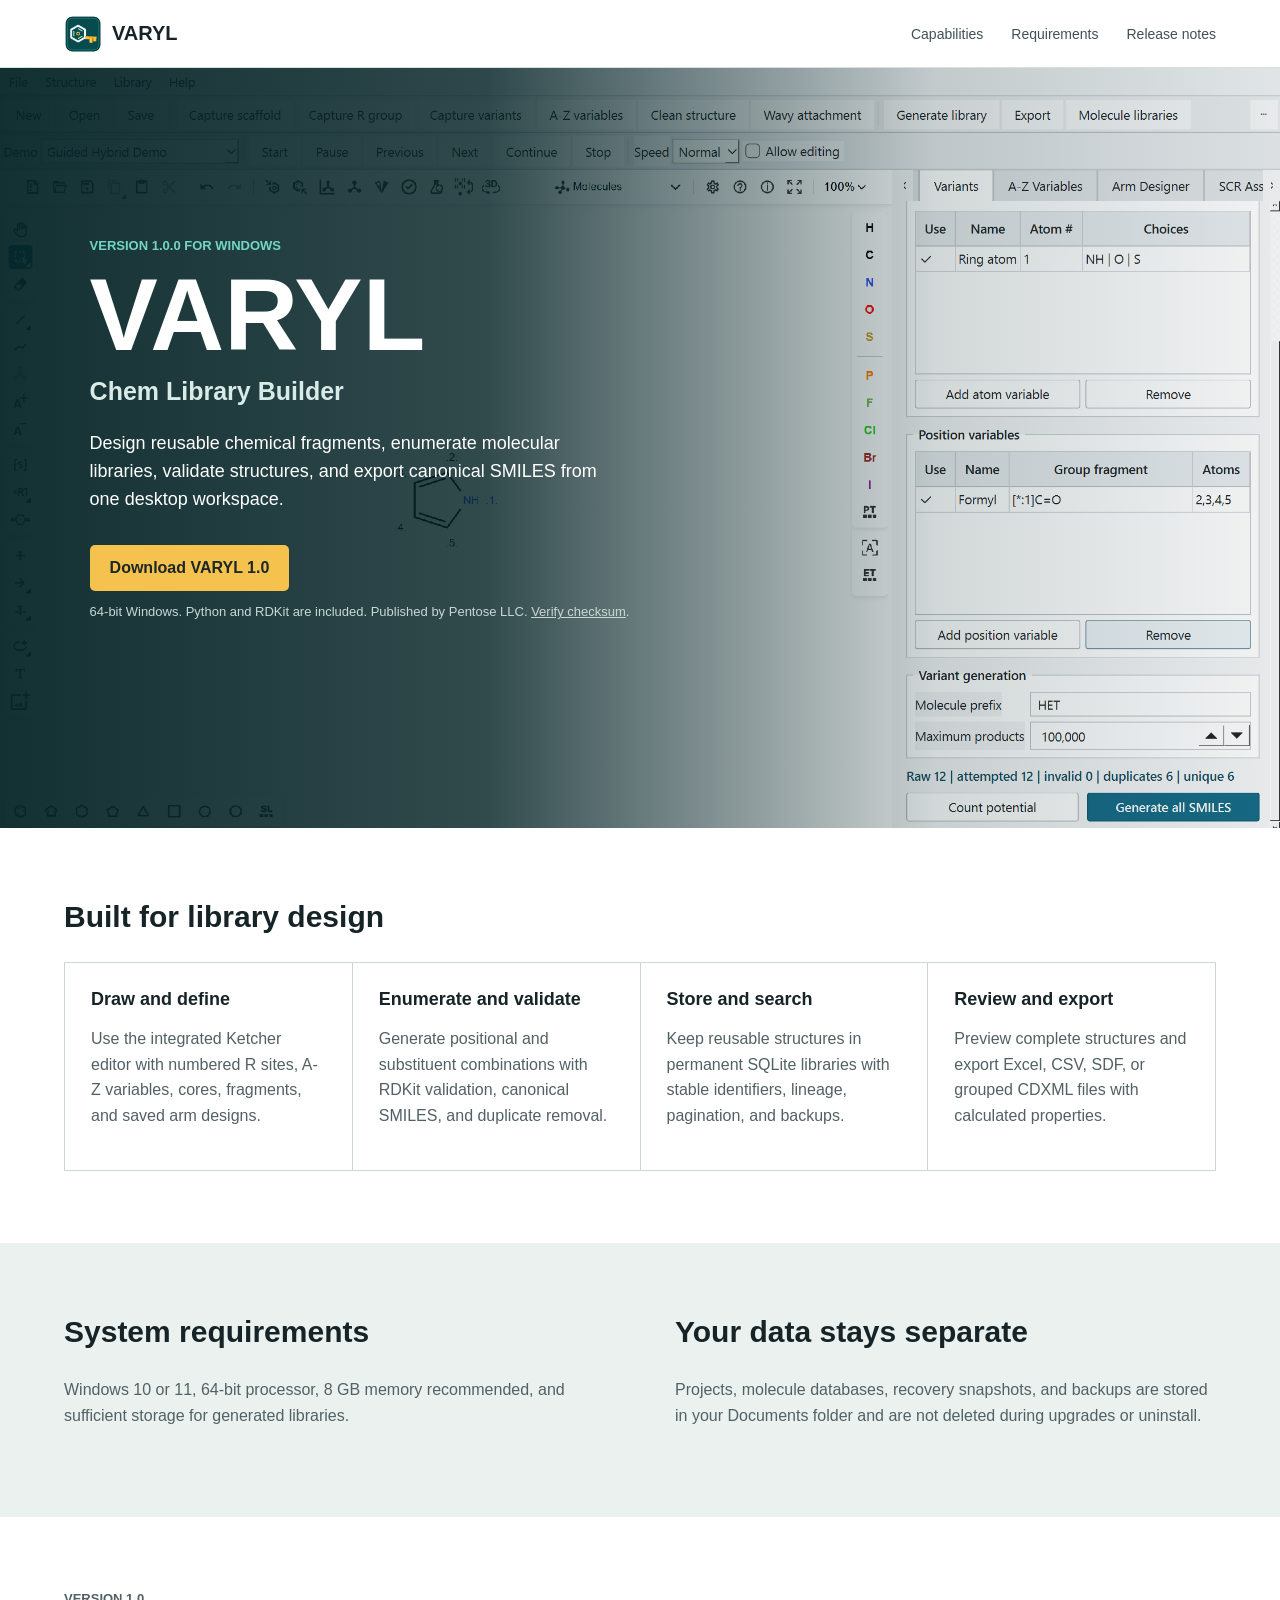
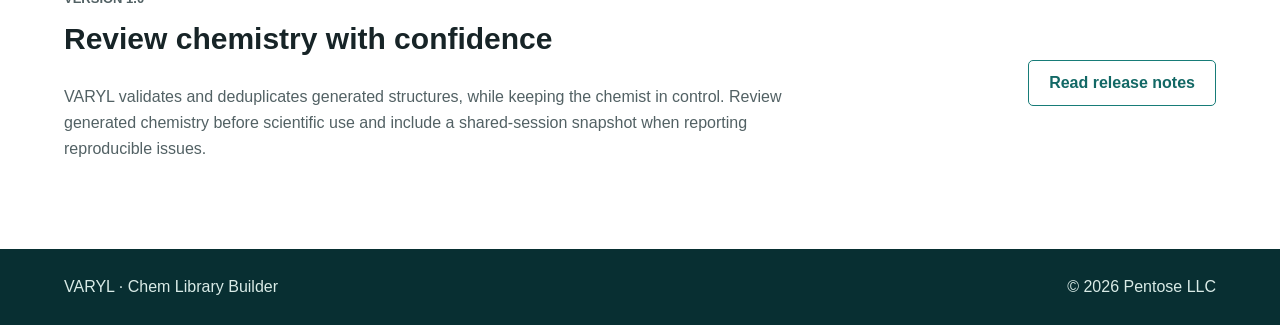
==== index.html @ 1475db53 "Publish VARYL 1.0 website" ====
<!doctype html>
<html lang="en">
<head>
  <meta charset="utf-8">
  <meta name="viewport" content="width=device-width, initial-scale=1">
  <title>VARYL - Chem Library Builder</title>
  <meta name="description" content="VARYL is a Windows desktop chem library builder for structure design, molecular enumeration, validation, and export.">
  <link rel="icon" href="assets/varyl.ico">
  <link rel="stylesheet" href="styles.css">
</head>
<body>
  <header class="topbar">
    <a class="brand" href="#top" aria-label="VARYL home">
      <img src="assets/varyl.png" alt="">
      <span>VARYL</span>
    </a>
    <nav aria-label="Primary navigation">
      <a href="#capabilities">Capabilities</a>
      <a href="#requirements">Requirements</a>
      <a href="#release">Release notes</a>
    </nav>
  </header>

  <main id="top">
    <section class="hero">
      <img class="hero-image" src="assets/varyl-app.png" alt="VARYL showing a molecular structure and generated library">
      <div class="hero-shade"></div>
      <div class="hero-content">
        <p class="version">Version 1.0.0 for Windows</p>
        <h1>VARYL</h1>
        <p class="tagline">Chem Library Builder</p>
        <p class="summary">Design reusable chemical fragments, enumerate molecular libraries, validate structures, and export canonical SMILES from one desktop workspace.</p>
        <a class="download" href="https://github.com/navinbio/varyl/releases/download/v1.0.0/VARYL-Setup-1.0.0.exe">Download VARYL 1.0</a>
        <p class="installer-note">64-bit Windows. Python and RDKit are included. Published by Pentose LLC. <a href="SHA256SUMS.txt">Verify checksum</a>.</p>
      </div>
    </section>

    <section class="content-band" id="capabilities">
      <div class="section-inner">
        <h2>Built for library design</h2>
        <div class="feature-grid">
          <article><h3>Draw and define</h3><p>Use the integrated Ketcher editor with numbered R sites, A-Z variables, cores, fragments, and saved arm designs.</p></article>
          <article><h3>Enumerate and validate</h3><p>Generate positional and substituent combinations with RDKit validation, canonical SMILES, and duplicate removal.</p></article>
          <article><h3>Store and search</h3><p>Keep reusable structures in permanent SQLite libraries with stable identifiers, lineage, pagination, and backups.</p></article>
          <article><h3>Review and export</h3><p>Preview complete structures and export Excel, CSV, SDF, or grouped CDXML files with calculated properties.</p></article>
        </div>
      </div>
    </section>

    <section class="content-band alternate" id="requirements">
      <div class="section-inner two-column">
        <div><h2>System requirements</h2><p>Windows 10 or 11, 64-bit processor, 8 GB memory recommended, and sufficient storage for generated libraries.</p></div>
        <div><h2>Your data stays separate</h2><p>Projects, molecule databases, recovery snapshots, and backups are stored in your Documents folder and are not deleted during upgrades or uninstall.</p></div>
      </div>
    </section>

    <section class="content-band" id="release">
      <div class="section-inner beta-row">
        <div><p class="version">Version 1.0</p><h2>Review chemistry with confidence</h2><p>VARYL validates and deduplicates generated structures, while keeping the chemist in control. Review generated chemistry before scientific use and include a shared-session snapshot when reporting reproducible issues.</p></div>
        <a class="secondary" href="release-notes.html">Read release notes</a>
      </div>
    </section>
  </main>

  <footer><span>VARYL &middot; Chem Library Builder</span><span>&copy; 2026 Pentose LLC</span></footer>
</body>
</html>
---- styles.css ----
:root {
  color-scheme: light;
  font-family: "Segoe UI", Arial, sans-serif;
  color: #172427;
  background: #f5f7f6;
}
* { box-sizing: border-box; }
html { scroll-behavior: smooth; }
body { margin: 0; overflow-x: hidden; }
a { color: inherit; }
.topbar { height: 68px; display: flex; align-items: center; justify-content: space-between; padding: 0 5vw; background: #fff; border-bottom: 1px solid #d8dfdd; }
.brand { display: flex; align-items: center; gap: 10px; text-decoration: none; font-weight: 750; font-size: 20px; }
.brand img { width: 38px; height: 38px; }
nav { display: flex; gap: 28px; }
nav a { text-decoration: none; font-size: 14px; color: #425154; }
.hero { position: relative; min-height: min(760px, calc(100vh - 68px)); overflow: hidden; display: flex; align-items: center; }
.hero-image { position: absolute; inset: 0; width: 100%; height: 100%; object-fit: cover; object-position: center top; }
.hero-shade { position: absolute; inset: 0; background: linear-gradient(90deg, rgba(4,35,38,.94) 0%, rgba(4,35,38,.82) 38%, rgba(4,35,38,.18) 73%, rgba(4,35,38,.05) 100%); }
.hero-content { position: relative; width: min(580px, 88vw); margin-left: 7vw; color: #fff; padding: 48px 0 74px; }
.version { margin: 0 0 13px; color: #71d7c4; font-weight: 700; font-size: 13px; text-transform: uppercase; }
h1 { margin: 0; font-size: clamp(58px, 8vw, 104px); line-height: .95; letter-spacing: 0; }
.tagline { margin: 14px 0 24px; font-size: 25px; font-weight: 600; color: #d9ebe7; }
.summary { font-size: 18px; line-height: 1.55; max-width: 540px; }
.download, .secondary { display: inline-flex; align-items: center; justify-content: center; min-height: 46px; padding: 0 20px; border-radius: 5px; font-weight: 700; text-decoration: none; }
.download { margin-top: 14px; background: #f5c24e; color: #1d2727; }
.download:hover { background: #ffd36b; }
.installer-note { font-size: 13px; color: #c7d8d4; }
.content-band { padding: 72px 5vw; background: #fff; }
.content-band.alternate { background: #eaf1ef; }
.section-inner { width: min(1180px, 100%); margin: 0 auto; }
h2 { margin: 0 0 28px; font-size: 30px; letter-spacing: 0; }
.feature-grid { display: grid; grid-template-columns: repeat(4, 1fr); gap: 1px; background: #ccd7d4; border: 1px solid #ccd7d4; }
article { background: #fff; padding: 26px; min-height: 190px; }
h3 { margin: 0 0 12px; font-size: 18px; }
article p, .two-column p, .beta-row p { color: #526164; line-height: 1.6; }
.two-column { display: grid; grid-template-columns: 1fr 1fr; gap: 70px; }
.beta-row { display: flex; align-items: center; justify-content: space-between; gap: 48px; }
.beta-row > div { max-width: 760px; }
.secondary { border: 1px solid #177c78; color: #126865; white-space: nowrap; }
footer { min-height: 76px; padding: 0 5vw; display: flex; align-items: center; justify-content: space-between; background: #082f32; color: #d9ebe7; }
@media (max-width: 850px) {
  nav { display: none; }
  .hero { min-height: 690px; align-items: end; }
  .hero-image { object-position: 62% top; }
  .hero-shade { background: rgba(4,35,38,.8); }
  .hero-content { flex: 0 1 calc(100% - 60px); width: calc(100% - 60px); min-width: 0; max-width: calc(100% - 60px); margin: 0 30px; padding-bottom: 58px; }
  .hero-content p { max-width: 100%; overflow-wrap: anywhere; }
  .hero-content .summary { display: block; width: calc(100vw - 60px); max-width: calc(100vw - 60px); white-space: normal; }
  .feature-grid, .two-column { grid-template-columns: 1fr; }
  .beta-row { align-items: flex-start; flex-direction: column; }
}
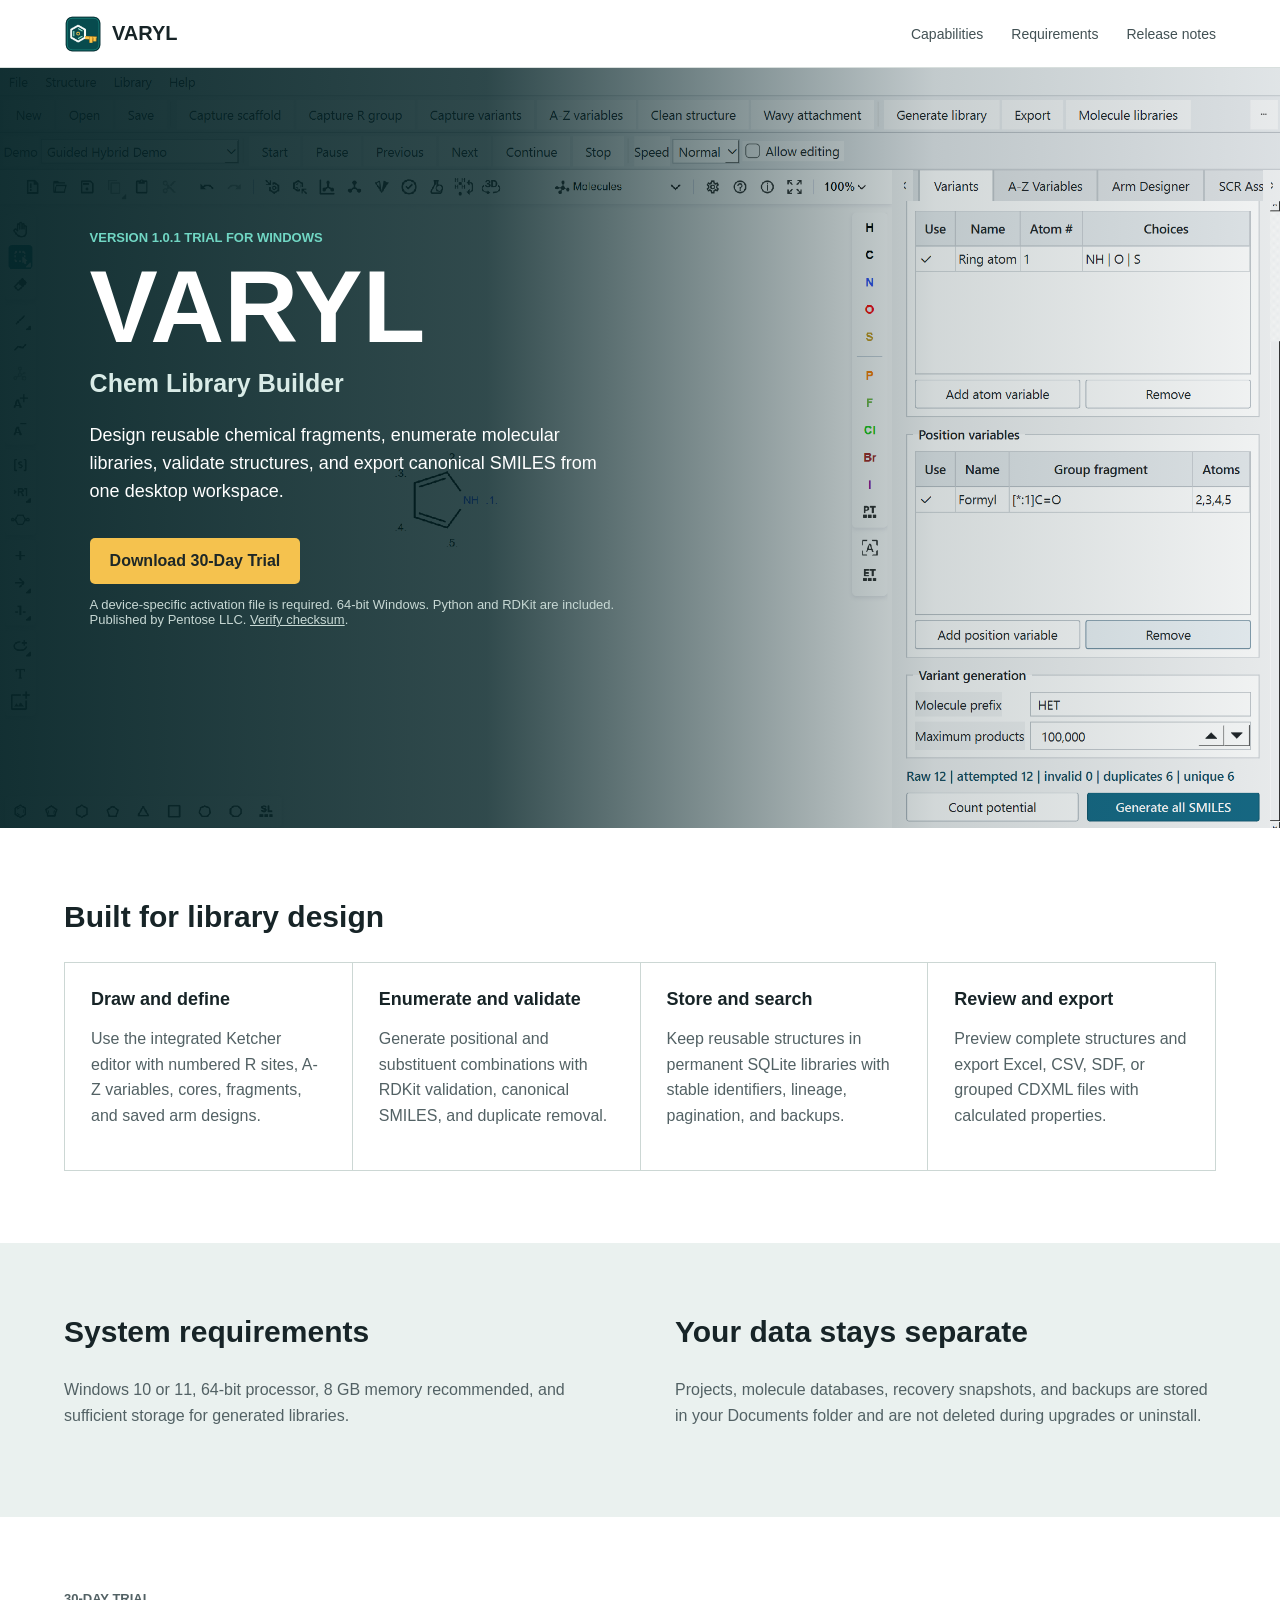
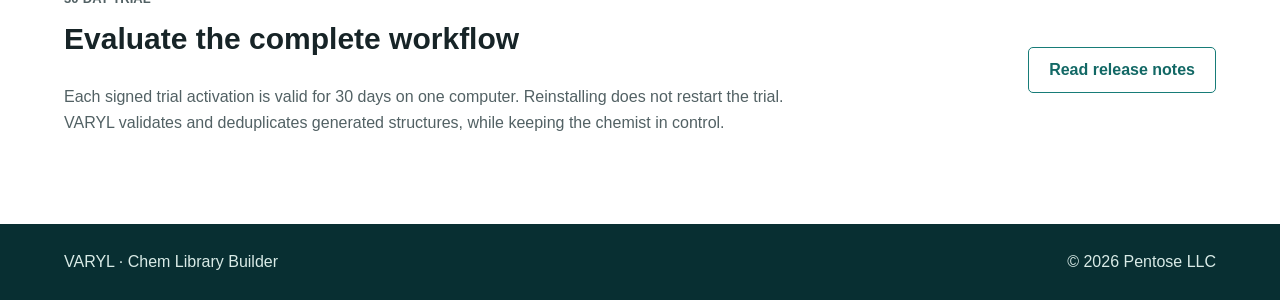
==== commit ffd3048f: "Publish VARYL 1.0.1 device-activated trial" ====
--- a/index.html
+++ b/index.html
@@ -26,12 +26,12 @@
       <img class="hero-image" src="assets/varyl-app.png" alt="VARYL showing a molecular structure and generated library">
       <div class="hero-shade"></div>
       <div class="hero-content">
-        <p class="version">Version 1.0.0 for Windows</p>
+        <p class="version">Version 1.0.1 trial for Windows</p>
         <h1>VARYL</h1>
         <p class="tagline">Chem Library Builder</p>
         <p class="summary">Design reusable chemical fragments, enumerate molecular libraries, validate structures, and export canonical SMILES from one desktop workspace.</p>
-        <a class="download" href="https://github.com/navinbio/varyl/releases/download/v1.0.0/VARYL-Setup-1.0.0.exe">Download VARYL 1.0</a>
-        <p class="installer-note">64-bit Windows. Python and RDKit are included. Published by Pentose LLC. <a href="SHA256SUMS.txt">Verify checksum</a>.</p>
+        <a class="download" href="https://github.com/navinbio/varyl/releases/download/v1.0.1/VARYL-Setup-1.0.1-Trial.exe">Download 30-Day Trial</a>
+        <p class="installer-note">A device-specific activation file is required. 64-bit Windows. Python and RDKit are included. Published by Pentose LLC. <a href="SHA256SUMS.txt">Verify checksum</a>.</p>
       </div>
     </section>
 
@@ -56,7 +56,7 @@
 
     <section class="content-band" id="release">
       <div class="section-inner beta-row">
-        <div><p class="version">Version 1.0</p><h2>Review chemistry with confidence</h2><p>VARYL validates and deduplicates generated structures, while keeping the chemist in control. Review generated chemistry before scientific use and include a shared-session snapshot when reporting reproducible issues.</p></div>
+        <div><p class="version">30-day trial</p><h2>Evaluate the complete workflow</h2><p>Each signed trial activation is valid for 30 days on one computer. Reinstalling does not restart the trial. VARYL validates and deduplicates generated structures, while keeping the chemist in control.</p></div>
         <a class="secondary" href="release-notes.html">Read release notes</a>
       </div>
     </section>
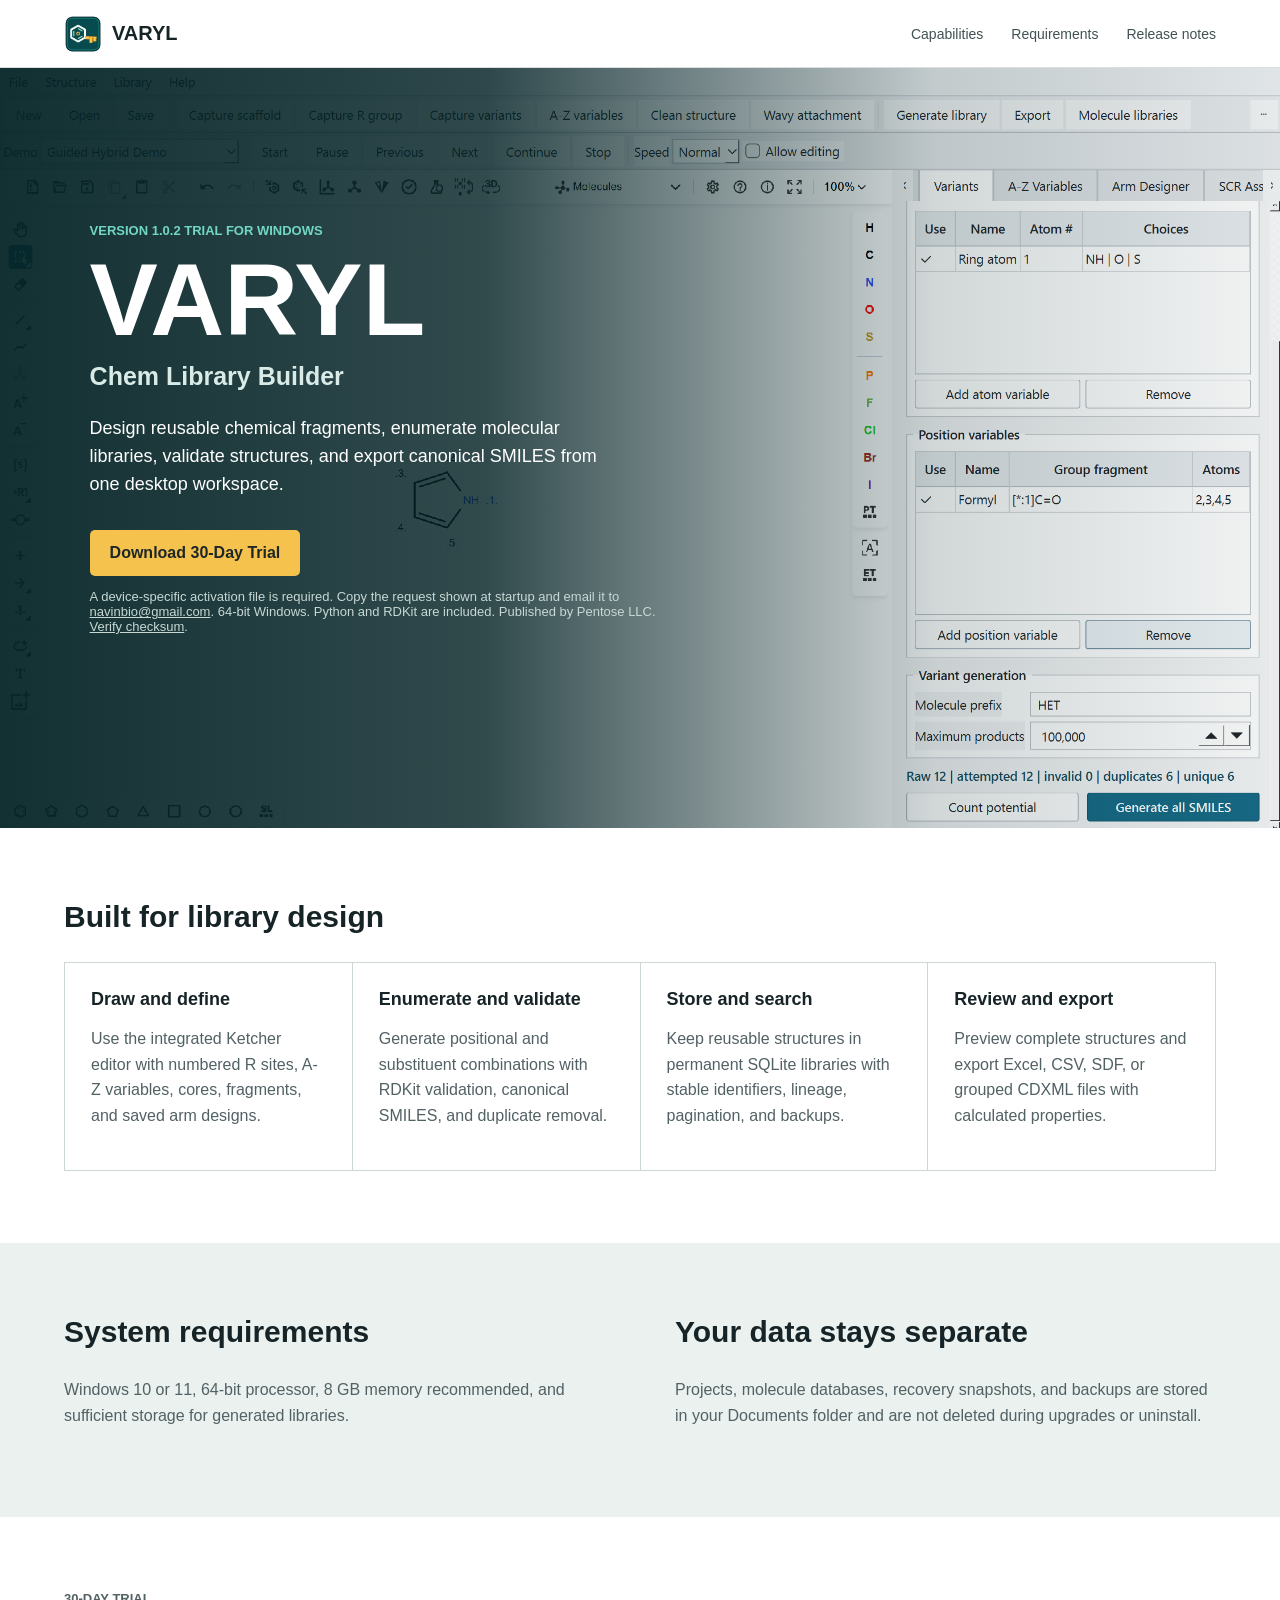
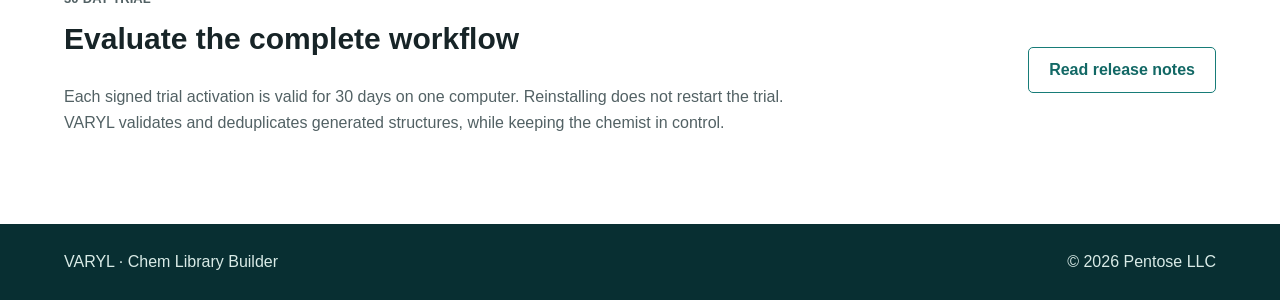
==== commit 7ed98cab: "Publish VARYL 1.0.2 activation guidance" ====
--- a/index.html
+++ b/index.html
@@ -26,12 +26,12 @@
       <img class="hero-image" src="assets/varyl-app.png" alt="VARYL showing a molecular structure and generated library">
       <div class="hero-shade"></div>
       <div class="hero-content">
-        <p class="version">Version 1.0.1 trial for Windows</p>
+        <p class="version">Version 1.0.2 trial for Windows</p>
         <h1>VARYL</h1>
         <p class="tagline">Chem Library Builder</p>
         <p class="summary">Design reusable chemical fragments, enumerate molecular libraries, validate structures, and export canonical SMILES from one desktop workspace.</p>
-        <a class="download" href="https://github.com/navinbio/varyl/releases/download/v1.0.1/VARYL-Setup-1.0.1-Trial.exe">Download 30-Day Trial</a>
-        <p class="installer-note">A device-specific activation file is required. 64-bit Windows. Python and RDKit are included. Published by Pentose LLC. <a href="SHA256SUMS.txt">Verify checksum</a>.</p>
+        <a class="download" href="https://github.com/navinbio/varyl/releases/download/v1.0.2/VARYL-Setup-1.0.2-Trial.exe">Download 30-Day Trial</a>
+        <p class="installer-note">A device-specific activation file is required. Copy the request shown at startup and email it to <a href="mailto:navinbio@gmail.com">navinbio@gmail.com</a>. 64-bit Windows. Python and RDKit are included. Published by Pentose LLC. <a href="SHA256SUMS.txt">Verify checksum</a>.</p>
       </div>
     </section>
 
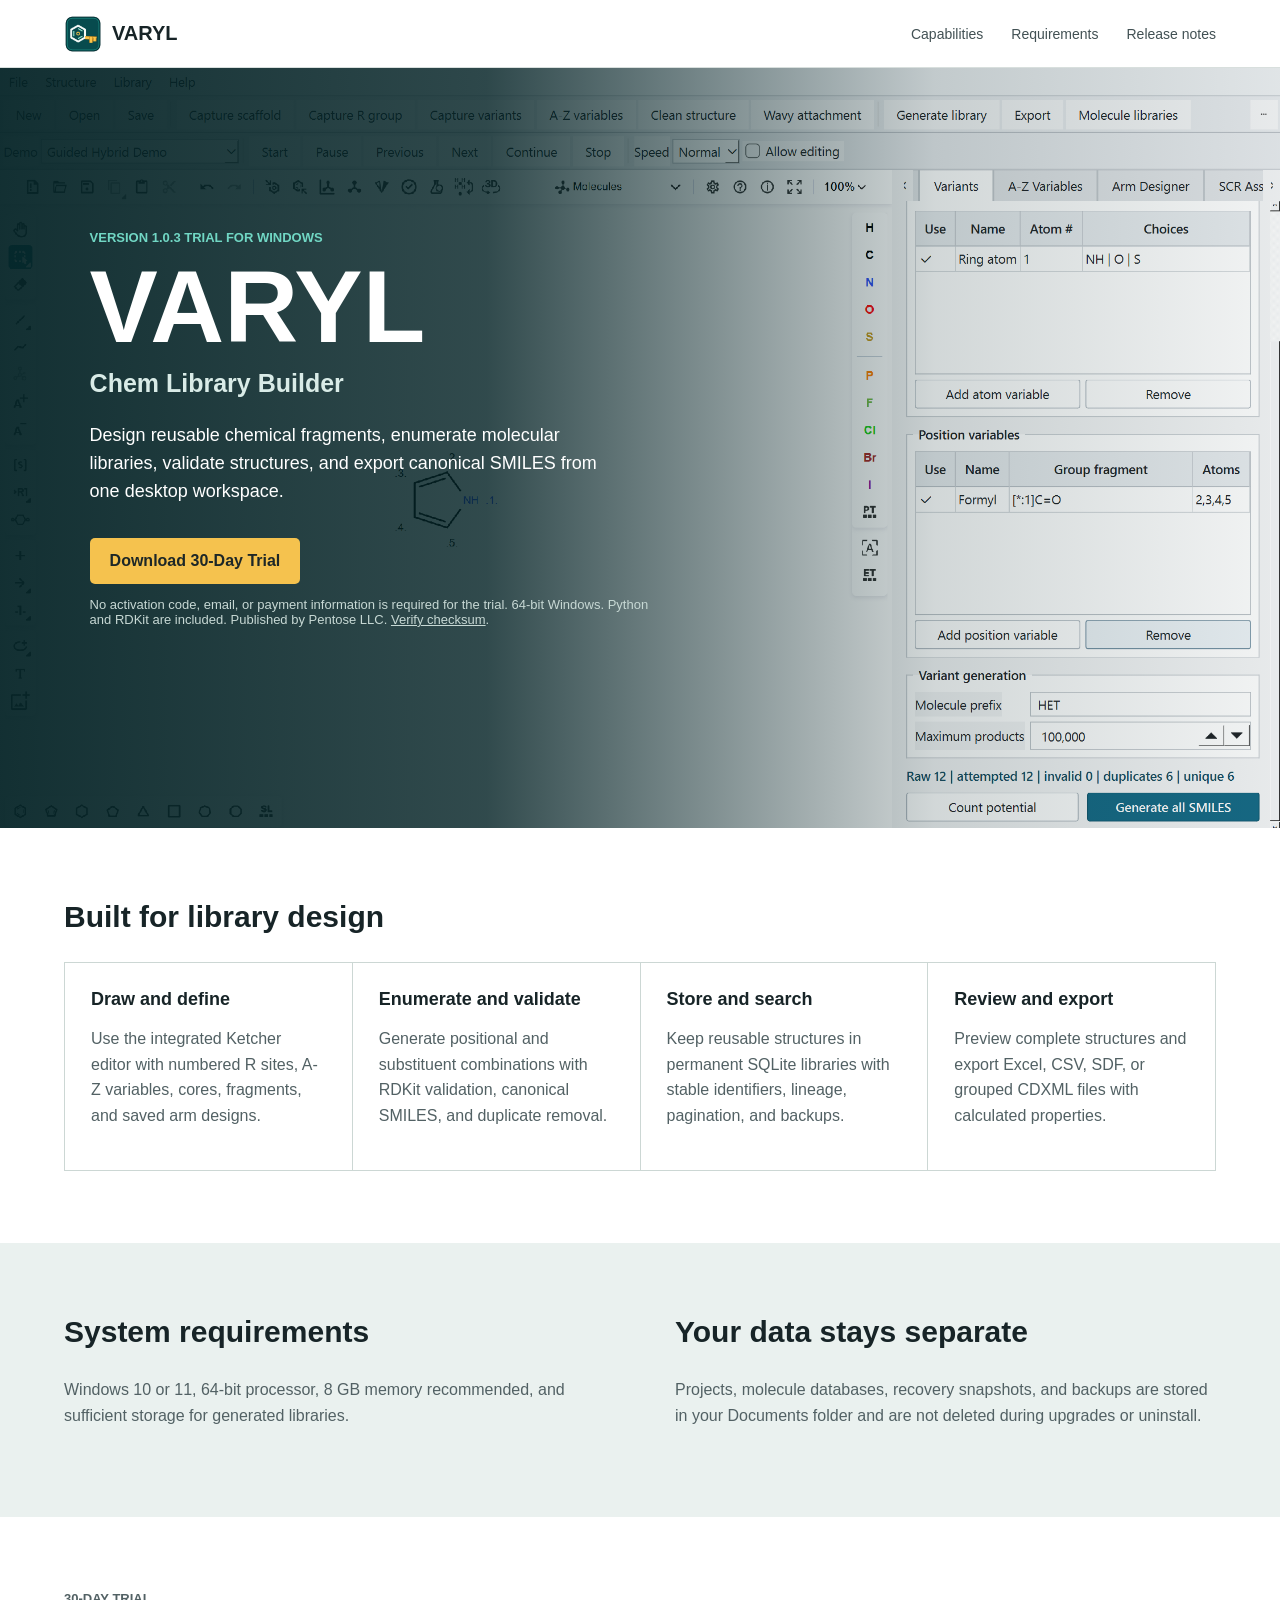
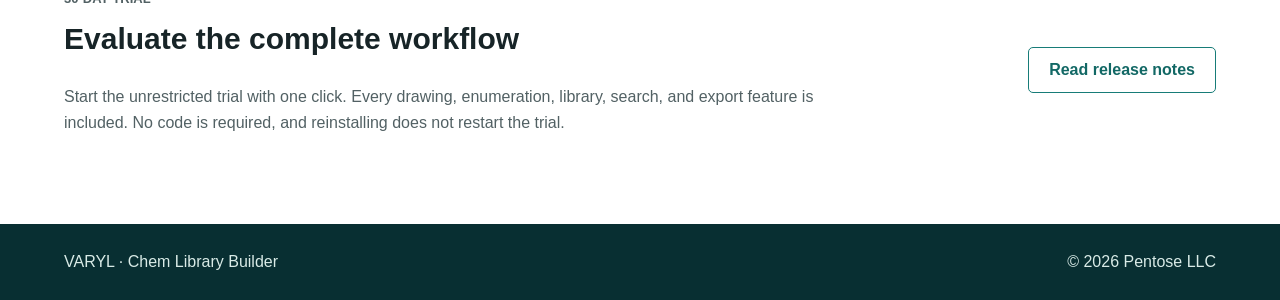
==== commit b3a2990b: "Publish unrestricted VARYL 1.0.3 trial" ====
--- a/index.html
+++ b/index.html
@@ -26,12 +26,12 @@
       <img class="hero-image" src="assets/varyl-app.png" alt="VARYL showing a molecular structure and generated library">
       <div class="hero-shade"></div>
       <div class="hero-content">
-        <p class="version">Version 1.0.2 trial for Windows</p>
+        <p class="version">Version 1.0.3 trial for Windows</p>
         <h1>VARYL</h1>
         <p class="tagline">Chem Library Builder</p>
         <p class="summary">Design reusable chemical fragments, enumerate molecular libraries, validate structures, and export canonical SMILES from one desktop workspace.</p>
-        <a class="download" href="https://github.com/navinbio/varyl/releases/download/v1.0.2/VARYL-Setup-1.0.2-Trial.exe">Download 30-Day Trial</a>
-        <p class="installer-note">A device-specific activation file is required. Copy the request shown at startup and email it to <a href="mailto:navinbio@gmail.com">navinbio@gmail.com</a>. 64-bit Windows. Python and RDKit are included. Published by Pentose LLC. <a href="SHA256SUMS.txt">Verify checksum</a>.</p>
+        <a class="download" href="https://github.com/navinbio/varyl/releases/download/v1.0.3/VARYL-Setup-1.0.3-Trial.exe">Download 30-Day Trial</a>
+        <p class="installer-note">No activation code, email, or payment information is required for the trial. 64-bit Windows. Python and RDKit are included. Published by Pentose LLC. <a href="SHA256SUMS.txt">Verify checksum</a>.</p>
       </div>
     </section>
 
@@ -56,7 +56,7 @@
 
     <section class="content-band" id="release">
       <div class="section-inner beta-row">
-        <div><p class="version">30-day trial</p><h2>Evaluate the complete workflow</h2><p>Each signed trial activation is valid for 30 days on one computer. Reinstalling does not restart the trial. VARYL validates and deduplicates generated structures, while keeping the chemist in control.</p></div>
+        <div><p class="version">30-day trial</p><h2>Evaluate the complete workflow</h2><p>Start the unrestricted trial with one click. Every drawing, enumeration, library, search, and export feature is included. No code is required, and reinstalling does not restart the trial.</p></div>
         <a class="secondary" href="release-notes.html">Read release notes</a>
       </div>
     </section>
